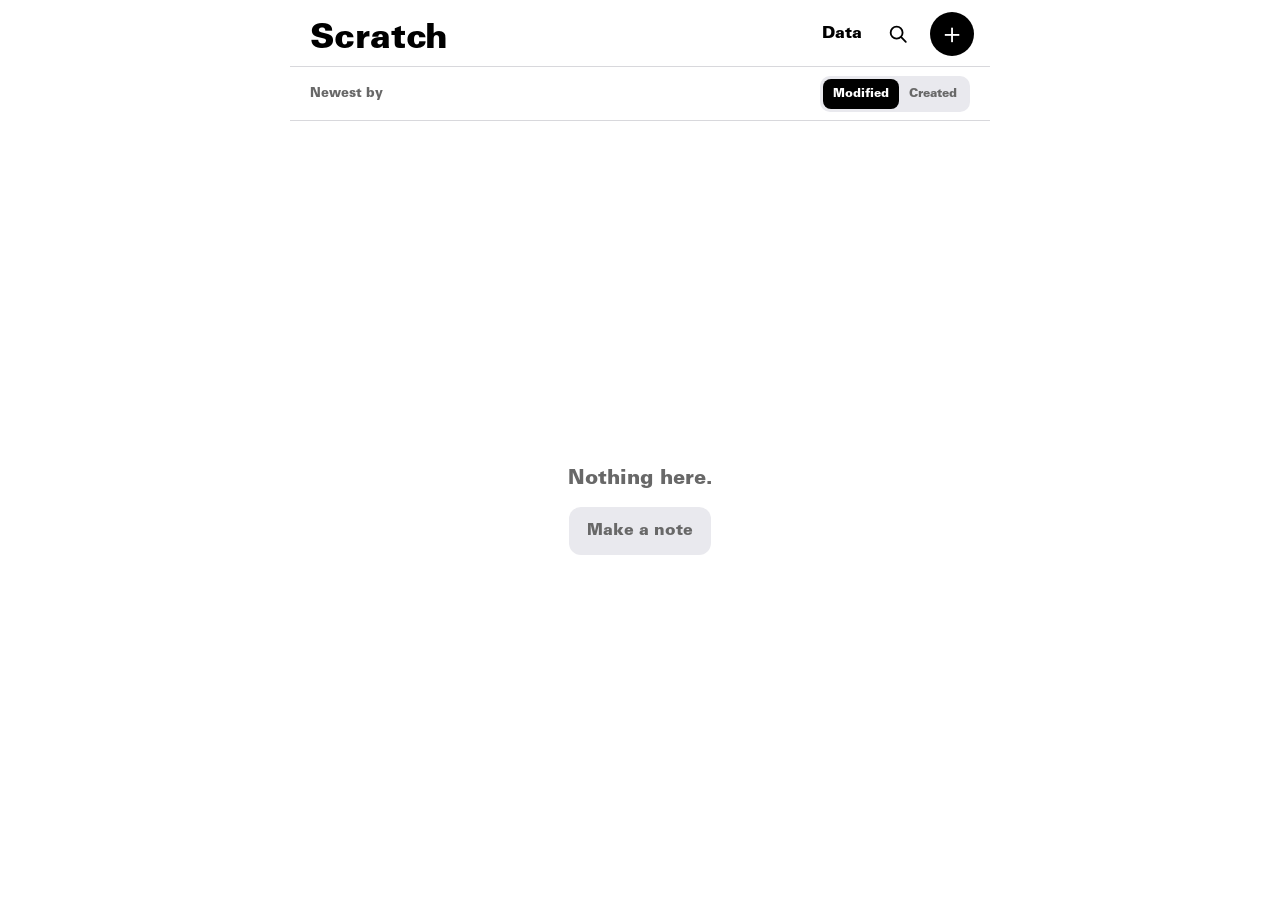
==== scratch/index.html @ 6c7d4073 "[verified] Add explicit Scratch conflict review and resolution" ====
<!doctype html>
<html lang="en">
<head>
  <meta charset="utf-8">
  <meta name="viewport" content="width=device-width, initial-scale=1, viewport-fit=cover">
  <meta name="theme-color" content="#ffffff" media="(prefers-color-scheme: light)">
  <meta name="theme-color" content="#000000" media="(prefers-color-scheme: dark)">
  <meta name="color-scheme" content="light dark">
  <meta name="apple-mobile-web-app-capable" content="yes">
  <meta name="apple-mobile-web-app-status-bar-style" content="black-translucent">
  <meta name="apple-mobile-web-app-title" content="Scratch">
  <meta name="description" content="A local-first plain-text scratchpad with optional backup and sync.">
  <link rel="manifest" href="manifest.webmanifest">
  <link rel="apple-touch-icon" href="icons/caret-180.png">
  <link rel="stylesheet" href="styles.css?v=17">
  <title>Scratch</title>
</head>
<body>
  <main id="app">
    <section id="list-view" class="view" aria-labelledby="app-title">
      <header class="topbar">
        <h1 id="app-title">Scratch</h1>
        <div class="topbar-actions">
          <button id="settings-button" type="button" hidden aria-hidden="true" tabindex="-1">Aa</button>
          <button id="data-button" class="text-button" type="button">Data</button>
          <button id="search-button" class="icon-button search-button" type="button" aria-label="Search notes" aria-expanded="false" aria-controls="search-controls"><svg viewBox="0 0 24 24" width="22" height="22" aria-hidden="true"><circle cx="10.5" cy="10.5" r="6.5"/><path d="m15.5 15.5 5 5"/></svg></button>
          <button id="new-note-button" class="icon-button primary" type="button" aria-label="New note">＋</button>
        </div>
      </header>

      <div id="list-controls" class="list-controls">
        <span class="sort-label">Newest by</span>
        <div class="segmented compact sort-controls" role="group" aria-label="Sort notes">
          <button type="button" data-setting="sort" data-value="modified">Modified</button>
          <button type="button" data-setting="sort" data-value="created">Created</button>
        </div>
        <div id="search-controls" hidden>
          <input id="note-search" type="search" aria-label="Search notes" placeholder="Search notes" autocapitalize="none" autocorrect="off" spellcheck="false">
          <button id="clear-search" class="text-button" type="button" aria-label="Clear search">×</button>
        </div>
      </div>

      <div id="conflict-summary" role="status" hidden>
        <span id="conflict-count"></span>
        <button id="review-conflicts-button" class="text-button" type="button">Show conflicts</button>
      </div>
      <div id="empty-state" class="empty-state" hidden>
        <p id="empty-message">Nothing here.</p>
        <button id="empty-new-button" type="button">Make a note</button>
      </div>
      <ol id="notes-list" class="notes-list" aria-label="Notes, newest first"></ol>
    </section>

    <section id="editor-view" class="view editor-view" aria-label="Note editor" hidden>
      <header class="topbar editor-bar">
        <button id="back-button" class="text-button" type="button">‹ Notes</button>
        <span id="save-status" class="save-status" role="status">Saved</span>
        <div class="editor-actions">
          <button id="reader-button" class="text-button" type="button" hidden>Read</button>
          <button id="share-button" class="text-button action-symbol" type="button" aria-label="Share note">↥</button>
          <button id="editor-settings-button" class="text-button" type="button" aria-label="Typography settings">Aa</button>
          <button id="delete-button" class="text-button danger" type="button" aria-label="Delete note">×</button>
        </div>
      </header>
      <div id="editor-stage">
        <pre id="editor-highlight" aria-hidden="true"></pre>
        <textarea id="editor" aria-label="Note text" autocomplete="off" autocorrect="on" autocapitalize="sentences" spellcheck="true" placeholder="Start typing…"></textarea>
      </div>
      <article id="reader" aria-label="Rendered note" hidden></article>
    </section>
  </main>

  <dialog id="settings-dialog">
    <form method="dialog" class="settings-sheet">
      <header class="sheet-header">
        <h2>Writing</h2>
        <button class="text-button" value="close" aria-label="Close settings">Done</button>
      </header>

      <div class="setting-row">
        <span>Text size</span>
        <div class="segmented" role="group" aria-label="Text size">
          <button type="button" data-setting="size" data-value="xsmall">XS</button>
          <button type="button" data-setting="size" data-value="small">Small</button>
          <button type="button" data-setting="size" data-value="large">Big</button>
        </div>
      </div>
      <div class="setting-row">
        <span>Typeface</span>
        <div class="segmented font-options" role="group" aria-label="Typeface">
          <button type="button" data-setting="font" data-value="sans">Sans</button>
          <button type="button" data-setting="font" data-value="mono">Mono</button>
          <button type="button" data-setting="font" data-value="univers">Univers</button>
          <button type="button" data-setting="font" data-value="univers-black">U Black</button>
          <button type="button" data-setting="font" data-value="univers-extended">U Ext</button>
        </div>
      </div>
      <div class="setting-row">
        <span>Soft wrap</span>
        <label class="switch">
          <input id="wrap-toggle" type="checkbox">
          <span aria-hidden="true"></span>
        </label>
      </div>
      <div class="setting-row">
        <span>
          Typing assistance
          <small>Capitalisation, correction and spellcheck</small>
        </span>
        <label class="switch">
          <input id="typing-toggle" type="checkbox">
          <span aria-hidden="true"></span>
        </label>
      </div>
      <div class="setting-row">
        <span>
          Org syntax
          <small>Colour source and enable a rendered reading view</small>
        </span>
        <label class="switch">
          <input id="org-toggle" type="checkbox">
          <span aria-hidden="true"></span>
        </label>
      </div>
    </form>
  </dialog>

  <dialog id="data-dialog">
    <form method="dialog" class="settings-sheet">
      <header class="sheet-header">
        <h2>Local data</h2>
        <button class="text-button" value="close" aria-label="Close data panel">Done</button>
      </header>
      <section class="data-section" aria-labelledby="data-heading">
        <h3 id="data-heading">Backup</h3>
        <p id="storage-status">Checking storage…</p>
        <button id="export-button" class="wide-button" type="button">Export backup</button>
        <button id="import-button" class="wide-button" type="button">Import backup</button>
        <input id="import-input" type="file" accept="application/json,.json" hidden>
      </section>
      <section class="data-section stash-section" aria-labelledby="stash-heading">
        <h3 id="stash-heading">Stash</h3>
        <p id="stash-status">Not configured. Backups remain local until Stash is set up.</p>
        <label class="field-label" for="stash-url">Stash address</label>
        <input id="stash-url" class="text-field" type="url" inputmode="url" autocapitalize="none" autocorrect="off" spellcheck="false" placeholder="https://machine.tailnet.ts.net/stash">
        <label class="field-label" for="stash-device">Device name</label>
        <input id="stash-device" class="text-field" type="text" autocapitalize="none" autocorrect="off" spellcheck="false" placeholder="hamphone" maxlength="64">
        <button id="stash-save-button" class="wide-button" type="button">Test and save</button>
        <button id="stash-backup-button" class="wide-button" type="button" disabled>Back up now</button>
        <button id="stash-sync-button" class="wide-button" type="button" disabled>Sync now</button>
        <p id="sync-status" role="status">Sync is manual. Downloads the latest backup from each device; conflicting edits are kept separately.</p>
        <button id="show-conflicts-button" class="wide-button" type="button" hidden>Show conflicts</button>
      </section>
      <section class="data-section" aria-labelledby="deleted-heading">
        <h3 id="deleted-heading">Deleted notes</h3>
        <p>Deletion history is kept for sync. Restore makes a new copy.</p>
        <div id="deleted-notes"></div>
      </section>
      <section class="data-section" aria-labelledby="tags-heading">
        <h3 id="tags-heading">Tags, without the machinery</h3>
        <p>Write #ideas or #receptacle anywhere in a note, then search for that tag. Tags are just your text, so they travel with exports and sync.</p>
      </section>
    </form>
  </dialog>

  <dialog id="conflict-dialog" aria-labelledby="conflict-heading">
    <section class="settings-sheet">
      <header class="sheet-header">
        <h2 id="conflict-heading">Conflicting versions</h2>
        <button id="conflict-close" class="text-button" type="button">Done</button>
      </header>
      <p class="conflict-help">Choose one version, combine their text, or keep them as separate notes. Your choice will travel with the next sync.</p>
      <div id="conflict-versions"></div>
      <section id="conflict-combination" hidden>
        <label class="field-label" for="conflict-draft">Resolved text</label>
        <textarea id="conflict-draft" aria-label="Combined note text" rows="8"></textarea>
        <button id="conflict-save-combination" class="wide-button" type="button">Use combined text</button>
      </section>
      <button id="conflict-keep-both" class="wide-button" type="button">Keep both as separate notes</button>
      <p id="conflict-status" role="status"></p>
      <button id="conflict-review-latest" class="wide-button" type="button" hidden>Review latest versions</button>
    </section>
  </dialog>
  <div id="delete-notice" role="status" hidden><span>Note deleted</span><button id="undo-delete" class="text-button" type="button">Undo</button></div>
  <script src="sync.js?v=17" defer></script>
  <script src="app.js?v=17" defer></script>
</body>
</html>
---- scratch/styles.css ----
@font-face {
  font-family: "Scratch Univers";
  src: url("fonts/U.woff2") format("woff2");
  font-weight: 400;
  font-style: normal;
  font-display: swap;
}
@font-face {
  font-family: "Scratch Univers";
  src: url("fonts/U-Black.woff2") format("woff2");
  font-weight: 700;
  font-style: normal;
  font-display: swap;
}
@font-face {
  font-family: "Scratch Univers Black";
  src: url("fonts/U-Black.woff2") format("woff2");
  font-weight: 700;
  font-style: normal;
  font-display: swap;
}
@font-face {
  font-family: "Scratch Univers Extended";
  src: url("fonts/U-ExtraBlackExt.woff2") format("woff2");
  font-weight: 900;
  font-style: normal;
  font-display: swap;
}

:root {
  color-scheme: light dark;
  --bg: #000;
  --ink: #fff;
  --muted: #929292;
  --surface: #141414;
  --surface-2: #222;
  --line: #303030;
  --danger: #ff6961;
  --system-blue: #0a84ff;
  --topbar: rgba(0, 0, 0, .96);
  --placeholder: #505050;
  --segment-bg: #080808;
  --backdrop: rgba(0, 0, 0, .72);
  --selection: rgba(10, 132, 255, .42);
  --org-heading: #ff9f0a;
  --org-marker: #bf5af2;
  --org-link: #64d2ff;
  --org-code: #30d158;
  --org-meta: #8e8e93;
  --safe-top: env(safe-area-inset-top, 0px);
  --safe-right: env(safe-area-inset-right, 0px);
  --safe-bottom: env(safe-area-inset-bottom, 0px);
  --safe-left: env(safe-area-inset-left, 0px);
  --visual-height: 100dvh;
  --visual-top: 0px;
}

* { box-sizing: border-box; }
html, body { margin: 0; min-height: 100%; background: var(--bg); color: var(--ink); }
body {
  min-height: 100dvh;
  overflow: hidden;
  font-family: "Scratch Univers", Helvetica, Arial, sans-serif;
  -webkit-font-smoothing: antialiased;
  -webkit-tap-highlight-color: transparent;
}
button, textarea { font: inherit; }
button { color: inherit; }
button:focus-visible, textarea:focus-visible, input:focus-visible { outline: 2px solid var(--system-blue); outline-offset: 2px; }

#app, .view { min-height: 100dvh; }
.view { background: var(--bg); }
#list-view {
  height: 100dvh;
  height: var(--visual-height, 100dvh);
  min-height: 0;
  display: flex;
  flex-direction: column;
  overflow: hidden;
}
#list-view > .topbar, .list-controls { flex: 0 0 auto; }
[hidden] { display: none !important; }

.topbar {
  min-height: calc(64px + var(--safe-top));
  padding: calc(12px + var(--safe-top)) calc(16px + var(--safe-right)) 10px calc(20px + var(--safe-left));
  display: flex;
  align-items: flex-end;
  justify-content: space-between;
  gap: 12px;
  position: sticky;
  top: 0;
  z-index: 4;
  background: var(--topbar);
  border-bottom: 1px solid var(--line);
}
.topbar h1 { margin: 0; font-size: 34px; line-height: 1; letter-spacing: 0; }
.topbar-actions { display: flex; align-items: center; gap: 10px; }
.icon-button {
  width: 44px;
  height: 44px;
  padding: 0;
  border: 0;
  border-radius: 50%;
  background: var(--surface);
  font-weight: 700;
  font-size: 16px;
}
.icon-button.primary { background: var(--ink); color: var(--bg); font-size: 28px; font-weight: 400; }
.search-button { display: grid; place-items: center; background: transparent; }
.search-button svg { fill: none; stroke: currentColor; stroke-width: 2; stroke-linecap: round; }
.search-button[aria-expanded="true"] { color: var(--system-blue); }
.text-button { min-height: 44px; border: 0; padding: 0 4px; background: transparent; font-weight: 700; }
.text-button.danger { color: var(--danger); font-size: 25px; font-weight: 400; }
.action-symbol { font-size: 24px; font-weight: 500; }

.list-controls {
  min-height: 54px;
  padding: 4px calc(20px + var(--safe-right)) 4px calc(20px + var(--safe-left));
  display: flex;
  align-items: center;
  justify-content: space-between;
  gap: 16px;
  color: var(--muted);
  font-size: 13px;
  font-weight: 700;
  border-bottom: 1px solid var(--line);
}
.list-controls.searching .sort-label, .list-controls.searching .sort-controls { display: none; }
#search-controls { flex: 1 1 auto; min-width: 0; align-items: center; gap: 8px; }
#search-controls:not([hidden]) { display: flex; }
#clear-search { flex: 0 0 44px; font-size: 26px; font-weight: 400; }
#note-search {
  display: block;
  flex: 1 1 auto;
  min-width: 0;
  height: 38px;
  border: 0;
  border-bottom: 2px solid transparent;
  border-radius: 0;
  padding: 0 4px;
  background: transparent;
  color: var(--ink);
  font: inherit;
  font-size: 16px;
  font-weight: 400;
}
#note-search:focus-visible { outline: none; border-bottom-color: var(--system-blue); }
#note-search::placeholder { color: var(--muted); }
.notes-list {
  flex: 1 1 auto;
  min-height: 0;
  overflow-y: auto;
  -webkit-overflow-scrolling: touch;
  margin: 0;
  padding: 0 0 var(--safe-bottom);
  list-style: none;
}
.note-row { border-bottom: 1px solid var(--line); position: relative; overflow: hidden; }
.note-row .note-button { position: relative; background: var(--bg); touch-action: pan-y; transition: transform .15s ease; }
.note-row.swiped .note-button { transform: translateX(-88px); }
.swipe-delete { position: absolute; inset: 0 0 0 auto; width: 88px; border: 0; background: var(--danger); color: #000; font-weight: 700; }
.swipe-delete:focus-visible { z-index: 2; }
#delete-notice { position: fixed; z-index: 10; bottom: calc(16px + var(--safe-bottom)); left: 16px; right: 16px; max-width: 668px; margin-inline: auto; padding: 8px 16px; display: flex; justify-content: space-between; align-items: center; border: 1px solid var(--line); border-radius: 12px; background: var(--surface-2); }
.note-button {
  display: block;
  width: 100%;
  min-height: 92px;
  border: 0;
  padding: 17px calc(20px + var(--safe-right)) 17px calc(20px + var(--safe-left));
  text-align: left;
  background: transparent;
}
.note-button:active { background: var(--surface); }
.note-title {
  display: block;
  margin-bottom: 7px;
  overflow: hidden;
  white-space: nowrap;
  text-overflow: ellipsis;
  font-size: 21px;
  line-height: 1.18;
  font-weight: 800;
}
.note-meta { display: flex; gap: 10px; min-width: 0; color: var(--muted); font-size: 14px; line-height: 1.25; }
.note-date { flex: 0 0 auto; }
.note-preview { overflow: hidden; white-space: nowrap; text-overflow: ellipsis; }
.empty-state { flex: 1 1 auto; min-height: 0; display: grid; place-content: center; justify-items: center; color: var(--muted); }
.empty-state p { margin: 0 0 16px; font-size: 20px; font-weight: 700; }
.empty-state button, .wide-button { min-height: 48px; border: 0; border-radius: 12px; background: var(--surface-2); padding: 0 18px; font-weight: 750; }

.editor-view {
  display: flex;
  flex-direction: column;
  position: fixed;
  z-index: 2;
  top: var(--visual-top, 0px);
  left: 0;
  right: 0;
  height: var(--visual-height, 100dvh);
  min-height: 0;
  overflow: hidden;
}
.editor-bar { flex: 0 0 auto; align-items: flex-end; padding-left: calc(14px + var(--safe-left)); }
.editor-actions { display: flex; align-items: center; gap: 9px; }
.save-status { color: var(--muted); font-size: 12px; padding-bottom: 14px; white-space: nowrap; }
#editor-stage {
  position: relative;
  flex: 1 1 auto;
  min-height: 0;
  overflow: hidden;
  background: var(--bg);
}
#editor, #editor-highlight {
  display: block;
  width: 100%;
  height: 100%;
  min-height: 0;
  border: 0;
  border-radius: 0;
  margin: 0;
  padding: 22px calc(20px + var(--safe-right)) calc(32px + var(--safe-bottom)) calc(20px + var(--safe-left));
  background: var(--bg);
  color: var(--ink);
  caret-color: var(--system-blue);
  accent-color: var(--system-blue);
  font-family: -apple-system, BlinkMacSystemFont, "Helvetica Neue", Arial, sans-serif;
  font-size: 24px;
  line-height: 1.1;
  font-weight: 800;
  letter-spacing: 0;
  tab-size: 4;
  white-space: pre-wrap;
  overflow-wrap: break-word;
}
#editor {
  position: relative;
  z-index: 2;
  resize: none;
  outline: none;
  overscroll-behavior: contain;
  -webkit-overflow-scrolling: touch;
}
#editor-highlight {
  position: absolute;
  inset: 0;
  z-index: 1;
  overflow: hidden;
  pointer-events: none;
  color: var(--ink);
}
body.org-editing #editor { background: transparent; color: transparent; -webkit-text-fill-color: transparent; }
body.org-editing #editor::placeholder { -webkit-text-fill-color: var(--placeholder); }
.org-heading { color: var(--org-heading); }
.org-marker { color: var(--org-marker); }
.org-link { color: var(--org-link); }
.org-code { color: var(--org-code); }
.org-meta, .org-comment { color: var(--org-meta); }
#editor::selection { background: var(--selection); }
#editor::placeholder { color: var(--placeholder); }
body.size-small :is(#editor, #editor-highlight) { font-size: 18px; line-height: 1.1; font-weight: 500; }
body.size-xsmall :is(#editor, #editor-highlight) { font-size: 14px; line-height: 1.1; font-weight: 450; }
body.font-mono :is(#editor, #editor-highlight) { font-family: ui-monospace, "SFMono-Regular", Menlo, Monaco, Consolas, monospace; }
body.font-univers :is(#editor, #editor-highlight) { font-family: "Scratch Univers", Helvetica, Arial, sans-serif; font-weight: 400; }
body.font-univers-black :is(#editor, #editor-highlight) { font-family: "Scratch Univers Black", Helvetica, Arial, sans-serif; font-weight: 700; }
body.font-univers-extended :is(#editor, #editor-highlight) { font-family: "Scratch Univers Extended", Helvetica, Arial, sans-serif; font-weight: 900; }
body.no-wrap :is(#editor, #editor-highlight) { white-space: pre; overflow-wrap: normal; overflow-x: auto; }

#reader {
  flex: 1 1 auto;
  min-height: 0;
  overflow: auto;
  padding: 22px calc(20px + var(--safe-right)) calc(40px + var(--safe-bottom)) calc(20px + var(--safe-left));
  font-family: -apple-system, BlinkMacSystemFont, "Helvetica Neue", Arial, sans-serif;
  font-size: 19px;
  line-height: 1.5;
  -webkit-overflow-scrolling: touch;
}
#reader > :first-child { margin-top: 0; }
#reader h1, #reader h2, #reader h3, #reader h4, #reader h5, #reader h6 { line-height: 1.15; }
#reader a { color: var(--system-blue); }
#reader code, #reader pre { font-family: ui-monospace, "SFMono-Regular", Menlo, Monaco, Consolas, monospace; }
#reader code { color: var(--org-code); }
#reader pre { overflow-x: auto; padding: 14px; border-radius: 10px; background: var(--surface); white-space: pre; }
#reader blockquote { margin-inline: 0; padding-left: 16px; border-left: 3px solid var(--line); color: var(--muted); }
#reader .org-checkbox { color: var(--muted); font-family: ui-monospace, monospace; }
#reader .org-keyword { color: var(--muted); }

#settings-dialog, #data-dialog {
  width: min(100%, 560px);
  font: inherit;
  max-width: none;
  max-height: min(82dvh, 700px);
  margin: auto auto 0;
  padding: 0;
  border: 0;
  border-radius: 20px 20px 0 0;
  background: var(--surface);
  color: var(--ink);
}
#settings-dialog::backdrop, #data-dialog::backdrop { background: var(--backdrop); }
#conflict-dialog { width: min(100%, 620px); max-width: none; max-height: min(88dvh, 900px); margin: auto auto 0; padding: 0; border: 0; border-radius: 20px 20px 0 0; background: var(--surface); color: var(--ink); font: inherit; }
#conflict-dialog::backdrop { background: var(--backdrop); }
#conflict-summary { flex: 0 0 auto; display: flex; align-items: center; justify-content: space-between; gap: 12px; padding: 4px 20px; border-bottom: 1px solid var(--line); font-size: 13px; color: var(--muted); }
.conflict-help, #conflict-status { font-size: 14px; line-height: 1.4; color: var(--muted); }
.conflict-version { min-width: 0; padding: 14px 0 18px; border-bottom: 1px solid var(--line); }
.conflict-version h3 { margin: 0 0 6px; font-size: 17px; }
.conflict-version small { color: var(--muted); }
.conflict-version pre { max-height: 220px; overflow: auto; white-space: pre-wrap; overflow-wrap: anywhere; margin: 12px 0; padding: 12px; border: 1px solid var(--line); border-radius: 10px; background: var(--bg); font: 16px/1.4 -apple-system, BlinkMacSystemFont, "Helvetica Neue", Arial, sans-serif; }
.conflict-actions { display: flex; flex-wrap: wrap; gap: 8px; }
.conflict-actions button { flex: 1 1 140px; margin-top: 0; padding: 8px 12px; }
#conflict-draft { display: block; width: 100%; resize: vertical; min-height: 180px; max-height: 45dvh; padding: 12px; border: 1px solid var(--line); border-radius: 10px; background: var(--bg); color: var(--ink); font: 16px/1.4 -apple-system, BlinkMacSystemFont, "Helvetica Neue", Arial, sans-serif; }
.settings-sheet { padding: 0 calc(20px + var(--safe-right)) calc(24px + var(--safe-bottom)) calc(20px + var(--safe-left)); }
.sheet-header { min-height: 68px; display: flex; align-items: center; justify-content: space-between; border-bottom: 1px solid var(--line); }
.sheet-header h2 { margin: 0; font-size: 22px; }
.setting-row { min-height: 70px; display: flex; align-items: center; justify-content: space-between; gap: 16px; border-bottom: 1px solid var(--line); font-weight: 700; }
.setting-row small { display: block; max-width: 220px; margin-top: 3px; color: var(--muted); font-size: 11px; line-height: 1.25; font-weight: 500; }
.segmented { display: flex; flex: 0 0 auto; padding: 3px; border-radius: 10px; background: var(--segment-bg); }
.segmented button { min-height: 36px; border: 0; border-radius: 8px; padding: 0 11px; background: transparent; color: var(--muted); font-weight: 750; }
.segmented button.active { background: var(--ink); color: var(--bg); }
.segmented.compact button { min-height: 30px; padding: 0 10px; font-size: 12px; }
.font-options { flex-wrap: wrap; justify-content: flex-end; max-width: 260px; }
.font-options button { font-size: 12px; padding-inline: 8px; }
.switch { flex: 0 0 auto; }
.switch input { position: absolute; opacity: 0; pointer-events: none; }
.switch span { display: block; width: 52px; height: 32px; border-radius: 16px; background: #444; position: relative; transition: background .15s ease; }
.switch span::after { content: ""; position: absolute; width: 26px; height: 26px; top: 3px; left: 3px; border-radius: 50%; background: #fff; transition: transform .15s ease; }
.switch input:checked + span { background: var(--system-blue); }
.switch input:checked + span::after { transform: translateX(20px); }
.data-section { padding-top: 23px; }
.data-section h3 { margin: 0 0 6px; font-size: 17px; }
.data-section p { margin: 0 0 18px; color: var(--muted); font-size: 14px; line-height: 1.4; }
.wide-button { width: 100%; margin-top: 10px; }
.stash-section { margin-top: 24px; border-top: 1px solid var(--line); }
.field-label { display: block; margin: 14px 0 6px; color: var(--muted); font-size: 12px; font-weight: 700; }
.text-field { width: 100%; min-height: 46px; border: 1px solid var(--line); border-radius: 10px; padding: 0 12px; background: var(--bg); color: var(--ink); font: inherit; font-size: 16px; }
.wide-button:disabled { opacity: .42; }

body.landscape-keyboard .editor-bar { display: none; }

@media (prefers-color-scheme: light) {
  :root {
    --bg: #fff;
    --ink: #000;
    --muted: #686868;
    --surface: #f2f2f7;
    --surface-2: #e9e9ee;
    --line: #d8d8dc;
    --danger: #ff3b30;
    --system-blue: #007aff;
    --topbar: rgba(255, 255, 255, .96);
    --placeholder: #aaa;
    --segment-bg: #e9e9ee;
    --backdrop: rgba(0, 0, 0, .28);
    --selection: rgba(0, 122, 255, .28);
    --org-heading: #a05a00;
    --org-marker: #8944ab;
    --org-link: #0066cc;
    --org-code: #16833b;
    --org-meta: #777;
  }
}

@media (min-width: 700px) {
  body { max-width: 700px; margin: 0 auto; }
  .editor-view { width: min(100%, 700px); margin-inline: auto; }
}
@media (max-width: 390px) {
  .editor-actions { gap: 5px; }
  .editor-bar { gap: 6px; }
  .text-button { padding-inline: 2px; }
}
@media (prefers-reduced-motion: reduce) {
  *, *::before, *::after { scroll-behavior: auto !important; transition: none !important; }
}
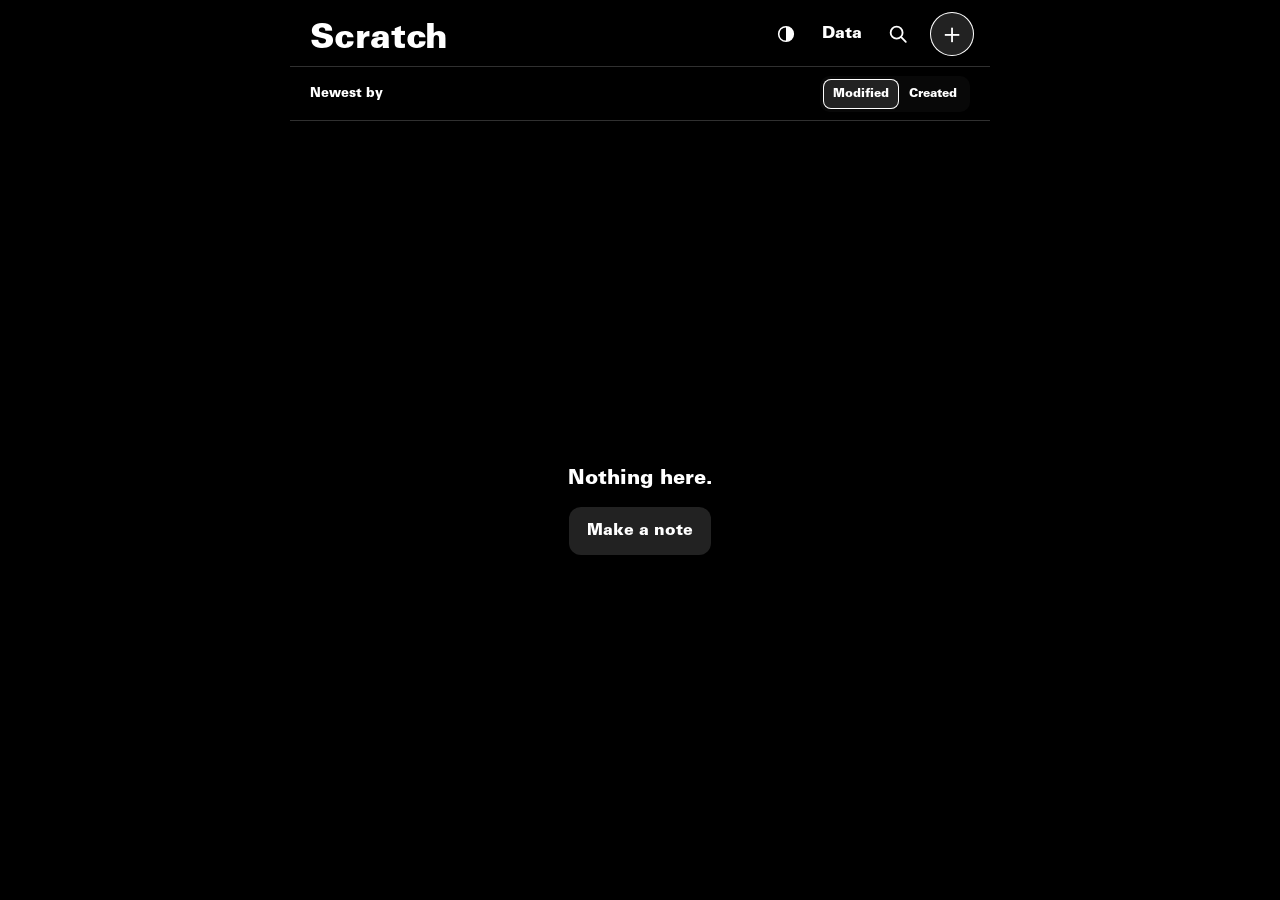
==== commit 31242247: "feat(scratch): add fixed foreground colour playback modes" ====
--- a/scratch/index.html
+++ b/scratch/index.html
@@ -3,25 +3,27 @@
 <head>
   <meta charset="utf-8">
   <meta name="viewport" content="width=device-width, initial-scale=1, viewport-fit=cover">
-  <meta name="theme-color" content="#ffffff" media="(prefers-color-scheme: light)">
+  <meta name="theme-color" content="#000000" media="(prefers-color-scheme: light)">
   <meta name="theme-color" content="#000000" media="(prefers-color-scheme: dark)">
-  <meta name="color-scheme" content="light dark">
+  <meta name="color-scheme" content="dark">
   <meta name="apple-mobile-web-app-capable" content="yes">
   <meta name="apple-mobile-web-app-status-bar-style" content="black-translucent">
   <meta name="apple-mobile-web-app-title" content="Scratch">
   <meta name="description" content="A local-first plain-text scratchpad with optional backup and sync.">
   <link rel="manifest" href="manifest.webmanifest">
   <link rel="apple-touch-icon" href="icons/caret-180.png">
-  <link rel="stylesheet" href="styles.css?v=17">
+  <link rel="stylesheet" href="styles.css?v=21">
   <title>Scratch</title>
 </head>
 <body>
+  <div id="viewport-size" aria-hidden="true"></div>
   <main id="app">
     <section id="list-view" class="view" aria-labelledby="app-title">
       <header class="topbar">
         <h1 id="app-title">Scratch</h1>
         <div class="topbar-actions">
           <button id="settings-button" type="button" hidden aria-hidden="true" tabindex="-1">Aa</button>
+          <button id="colour-button" class="icon-button colour-button" type="button" aria-label="Colour: White. Next: Red" title="White · tap for Red"><svg viewBox="0 0 24 24" width="22" height="22" aria-hidden="true"><circle cx="12" cy="12" r="8"/><path d="M12 4a8 8 0 0 1 0 16Z"/></svg></button>
           <button id="data-button" class="text-button" type="button">Data</button>
           <button id="search-button" class="icon-button search-button" type="button" aria-label="Search notes" aria-expanded="false" aria-controls="search-controls"><svg viewBox="0 0 24 24" width="22" height="22" aria-hidden="true"><circle cx="10.5" cy="10.5" r="6.5"/><path d="m15.5 15.5 5 5"/></svg></button>
           <button id="new-note-button" class="icon-button primary" type="button" aria-label="New note">＋</button>
@@ -40,6 +42,10 @@
         </div>
       </div>
 
+      <div id="sync-reminder" role="status" hidden>
+        <span>Time to sync your notes?</span>
+        <div><button id="sync-reminder-now" class="text-button" type="button">Sync now</button><button id="sync-reminder-later" class="text-button" type="button">Not now</button></div>
+      </div>
       <div id="conflict-summary" role="status" hidden>
         <span id="conflict-count"></span>
         <button id="review-conflicts-button" class="text-button" type="button">Show conflicts</button>
@@ -88,7 +94,6 @@
       <div class="setting-row">
         <span>Typeface</span>
         <div class="segmented font-options" role="group" aria-label="Typeface">
-          <button type="button" data-setting="font" data-value="sans">Sans</button>
           <button type="button" data-setting="font" data-value="mono">Mono</button>
           <button type="button" data-setting="font" data-value="univers">Univers</button>
           <button type="button" data-setting="font" data-value="univers-black">U Black</button>
@@ -182,7 +187,8 @@
     </section>
   </dialog>
   <div id="delete-notice" role="status" hidden><span>Note deleted</span><button id="undo-delete" class="text-button" type="button">Undo</button></div>
-  <script src="sync.js?v=17" defer></script>
-  <script src="app.js?v=17" defer></script>
+  <script src="sync.js?v=21" defer></script>
+  <script src="colours.js?v=21" defer></script>
+  <script src="app.js?v=21" defer></script>
 </body>
 </html>
--- a/scratch/styles.css
+++ b/scratch/styles.css
@@ -28,7 +28,7 @@
 }
 
 :root {
-  color-scheme: light dark;
+  color-scheme: dark;
   --bg: #000;
   --ink: #fff;
   --muted: #929292;
@@ -68,6 +68,18 @@
 button { color: inherit; }
 button:focus-visible, textarea:focus-visible, input:focus-visible { outline: 2px solid var(--system-blue); outline-offset: 2px; }
 
+/* Measure CSS viewport geometry independently of iOS standalone JS metrics. */
+#viewport-size {
+  position: fixed;
+  inset: 0 auto auto 0;
+  width: 0;
+  height: 100vh;
+  height: 100lvh;
+  visibility: hidden;
+  pointer-events: none;
+  contain: strict;
+}
+
 #app, .view { min-height: 100dvh; }
 .view { background: var(--bg); }
 #list-view {
@@ -80,6 +92,21 @@
 }
 #list-view > .topbar, .list-controls { flex: 0 0 auto; }
 [hidden] { display: none !important; }
+
+#sync-reminder {
+  flex: 0 0 auto;
+  display: flex;
+  align-items: center;
+  justify-content: space-between;
+  flex-wrap: wrap;
+  gap: 0 12px;
+  padding: 4px calc(20px + var(--safe-right)) 4px calc(20px + var(--safe-left));
+  border-bottom: 1px solid var(--line);
+  color: var(--muted);
+  font-size: 14px;
+}
+#sync-reminder > div { display: flex; gap: 12px; }
+#sync-reminder button { min-height: 44px; }
 
 .topbar {
   min-height: calc(64px + var(--safe-top));
@@ -106,7 +133,7 @@
   font-weight: 700;
   font-size: 16px;
 }
-.icon-button.primary { background: var(--ink); color: var(--bg); font-size: 28px; font-weight: 400; }
+.icon-button.primary { background: var(--surface-2); color: var(--ink); box-shadow: inset 0 0 0 1px var(--ink); font-size: 28px; font-weight: 400; }
 .search-button { display: grid; place-items: center; background: transparent; }
 .search-button svg { fill: none; stroke: currentColor; stroke-width: 2; stroke-linecap: round; }
 .search-button[aria-expanded="true"] { color: var(--system-blue); }
@@ -159,7 +186,7 @@
 .note-row { border-bottom: 1px solid var(--line); position: relative; overflow: hidden; }
 .note-row .note-button { position: relative; background: var(--bg); touch-action: pan-y; transition: transform .15s ease; }
 .note-row.swiped .note-button { transform: translateX(-88px); }
-.swipe-delete { position: absolute; inset: 0 0 0 auto; width: 88px; border: 0; background: var(--danger); color: #000; font-weight: 700; }
+.swipe-delete { position: absolute; inset: 0 0 0 auto; width: 88px; border: 0; background: var(--surface-2); color: var(--ink); box-shadow: inset 0 0 0 1px var(--ink); font-weight: 700; }
 .swipe-delete:focus-visible { z-index: 2; }
 #delete-notice { position: fixed; z-index: 10; bottom: calc(16px + var(--safe-bottom)); left: 16px; right: 16px; max-width: 668px; margin-inline: auto; padding: 8px 16px; display: flex; justify-content: space-between; align-items: center; border: 1px solid var(--line); border-radius: 12px; background: var(--surface-2); }
 .note-button {
@@ -224,7 +251,7 @@
   color: var(--ink);
   caret-color: var(--system-blue);
   accent-color: var(--system-blue);
-  font-family: -apple-system, BlinkMacSystemFont, "Helvetica Neue", Arial, sans-serif;
+  font-family: "Scratch Univers", Helvetica, Arial, sans-serif;
   font-size: 24px;
   line-height: 1.1;
   font-weight: 800;
@@ -271,7 +298,7 @@
   min-height: 0;
   overflow: auto;
   padding: 22px calc(20px + var(--safe-right)) calc(40px + var(--safe-bottom)) calc(20px + var(--safe-left));
-  font-family: -apple-system, BlinkMacSystemFont, "Helvetica Neue", Arial, sans-serif;
+  font-family: "Scratch Univers", Helvetica, Arial, sans-serif;
   font-size: 19px;
   line-height: 1.5;
   -webkit-overflow-scrolling: touch;
@@ -317,7 +344,7 @@
 .setting-row small { display: block; max-width: 220px; margin-top: 3px; color: var(--muted); font-size: 11px; line-height: 1.25; font-weight: 500; }
 .segmented { display: flex; flex: 0 0 auto; padding: 3px; border-radius: 10px; background: var(--segment-bg); }
 .segmented button { min-height: 36px; border: 0; border-radius: 8px; padding: 0 11px; background: transparent; color: var(--muted); font-weight: 750; }
-.segmented button.active { background: var(--ink); color: var(--bg); }
+.segmented button.active { background: var(--surface-2); color: var(--ink); box-shadow: inset 0 0 0 1px var(--ink); }
 .segmented.compact button { min-height: 30px; padding: 0 10px; font-size: 12px; }
 .font-options { flex-wrap: wrap; justify-content: flex-end; max-width: 260px; }
 .font-options button { font-size: 12px; padding-inline: 8px; }
@@ -338,27 +365,32 @@
 
 body.landscape-keyboard .editor-bar { display: none; }
 
-@media (prefers-color-scheme: light) {
-  :root {
-    --bg: #fff;
-    --ink: #000;
-    --muted: #686868;
-    --surface: #f2f2f7;
-    --surface-2: #e9e9ee;
-    --line: #d8d8dc;
-    --danger: #ff3b30;
-    --system-blue: #007aff;
-    --topbar: rgba(255, 255, 255, .96);
-    --placeholder: #aaa;
-    --segment-bg: #e9e9ee;
-    --backdrop: rgba(0, 0, 0, .28);
-    --selection: rgba(0, 122, 255, .28);
-    --org-heading: #a05a00;
-    --org-marker: #8944ab;
-    --org-link: #0066cc;
-    --org-code: #16833b;
-    --org-meta: #777;
-  }
+/* A single animated foreground drives chrome, writing, syntax and controls. */
+:root {
+  --foreground: rgb(255, 255, 255);
+  --foreground-rgb: 255, 255, 255;
+  --ink: var(--foreground);
+  --muted: var(--foreground);
+  --placeholder: var(--foreground);
+  --danger: var(--foreground);
+  --system-blue: var(--foreground);
+  --org-heading: var(--foreground);
+  --org-marker: var(--foreground);
+  --org-link: var(--foreground);
+  --org-code: var(--foreground);
+  --org-meta: var(--foreground);
+  --selection: rgba(var(--foreground-rgb), .35);
+}
+.colour-button { display: grid; place-items: center; background: transparent; flex: 0 0 44px; }
+.colour-button svg { fill: none; stroke: currentColor; stroke-width: 1.7; }
+.colour-button path { fill: currentColor; stroke: none; }
+.switch span::after { background: var(--ink); }
+.switch input:checked + span::after { background: var(--bg); }
+#conflict-draft, #note-search, .text-field { caret-color: var(--ink); }
+::selection { background: var(--selection); }
+@media (max-width: 390px) {
+  .topbar-actions { gap: 4px; }
+  .topbar h1 { font-size: 30px; }
 }
 
 @media (min-width: 700px) {
